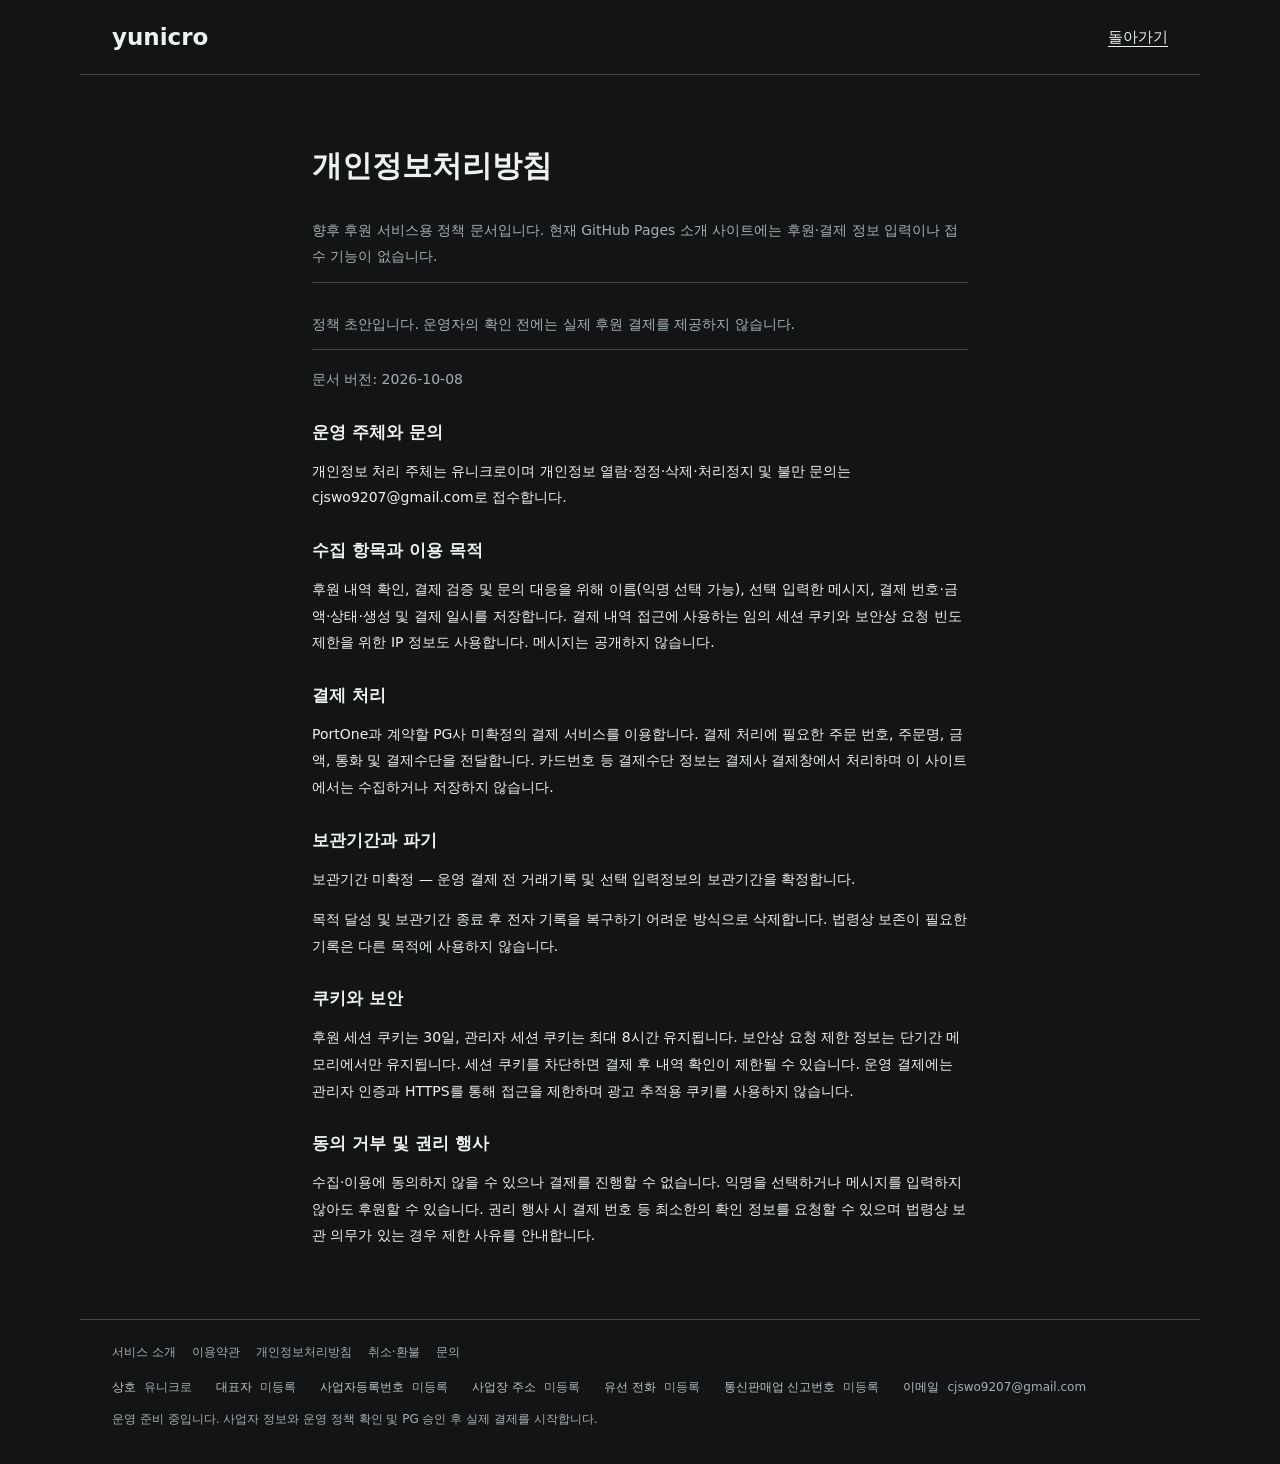
==== privacy/index.html @ 1f716d19 "Publish yunicro project introduction and policy drafts" ====
<!doctype html>
<html lang="ko"><head><meta charset="utf-8"><meta name="viewport" content="width=device-width,initial-scale=1"><title>개인정보처리방침</title><link rel="stylesheet" href="/style.css"></head><body>
<header><a class="brand" href="/">yunicro</a><a href="/">돌아가기</a></header><main class="simple-main privacy">
<h1>개인정보처리방침</h1><p class="notice">향후 후원 서비스용 정책 문서입니다. 현재 GitHub Pages 소개 사이트에는 후원·결제 정보 입력이나 접수 기능이 없습니다.</p><p class="notice" role="status">정책 초안입니다. 운영자의 확인 전에는 실제 후원 결제를 제공하지 않습니다.</p><p class="detail">문서 버전: 2026-10-08</p>
<h2>운영 주체와 문의</h2><p>개인정보 처리 주체는 유니크로이며 개인정보 열람·정정·삭제·처리정지 및 불만 문의는 cjswo9207@gmail.com로 접수합니다.</p>
<h2>수집 항목과 이용 목적</h2><p>후원 내역 확인, 결제 검증 및 문의 대응을 위해 이름(익명 선택 가능), 선택 입력한 메시지, 결제 번호·금액·상태·생성 및 결제 일시를 저장합니다. 결제 내역 접근에 사용하는 임의 세션 쿠키와 보안상 요청 빈도 제한을 위한 IP 정보도 사용합니다. 메시지는 공개하지 않습니다.</p>
<h2>결제 처리</h2><p>PortOne과 계약할 PG사 미확정의 결제 서비스를 이용합니다. 결제 처리에 필요한 주문 번호, 주문명, 금액, 통화 및 결제수단을 전달합니다. 카드번호 등 결제수단 정보는 결제사 결제창에서 처리하며 이 사이트에서는 수집하거나 저장하지 않습니다.</p>
<h2>보관기간과 파기</h2><p>보관기간 미확정 — 운영 결제 전 거래기록 및 선택 입력정보의 보관기간을 확정합니다.</p><p>목적 달성 및 보관기간 종료 후 전자 기록을 복구하기 어려운 방식으로 삭제합니다. 법령상 보존이 필요한 기록은 다른 목적에 사용하지 않습니다.</p>
<h2>쿠키와 보안</h2><p>후원 세션 쿠키는 30일, 관리자 세션 쿠키는 최대 8시간 유지됩니다. 보안상 요청 제한 정보는 단기간 메모리에서만 유지됩니다. 세션 쿠키를 차단하면 결제 후 내역 확인이 제한될 수 있습니다. 운영 결제에는 관리자 인증과 HTTPS를 통해 접근을 제한하며 광고 추적용 쿠키를 사용하지 않습니다.</p>
<h2>동의 거부 및 권리 행사</h2><p>수집·이용에 동의하지 않을 수 있으나 결제를 진행할 수 없습니다. 익명을 선택하거나 메시지를 입력하지 않아도 후원할 수 있습니다. 권리 행사 시 결제 번호 등 최소한의 확인 정보를 요청할 수 있으며 법령상 보관 의무가 있는 경우 제한 사유를 안내합니다.</p>
</main><footer class="business-footer"><nav aria-label="운영 정책"><a href="/service">서비스 소개</a><a href="/terms">이용약관</a><a href="/privacy">개인정보처리방침</a><a href="/refund">취소·환불</a><a href="mailto:cjswo9207@gmail.com">문의</a></nav><dl><div><dt>상호</dt><dd>유니크로</dd></div><div><dt>대표자</dt><dd>미등록</dd></div><div><dt>사업자등록번호</dt><dd>미등록</dd></div><div><dt>사업장 주소</dt><dd>미등록</dd></div><div><dt>유선 전화</dt><dd>미등록</dd></div><div><dt>통신판매업 신고번호</dt><dd>미등록</dd></div><div><dt>이메일</dt><dd>cjswo9207@gmail.com</dd></div></dl><p class="detail">운영 준비 중입니다. 사업자 정보와 운영 정책 확인 및 PG 승인 후 실제 결제를 시작합니다.</p></footer></body></html>
---- style.css ----
:root {
  color-scheme: dark;
  font-family: "Malgun Gothic", system-ui, sans-serif;
  font-size: 15px;
  letter-spacing: 0;
  --page: #121415;
  --surface: #1c1f20;
  --input: #151718;
  --disabled: #242829;
  --text: #eef1f2;
  --subtle: #bec6c9;
  --muted: #a5afb3;
  --border: #43494c;
  --green: #6ed7a5;
  --green-soft: #243c30;
  --action: #46cc91;
  --action-text: #10251b;
  --tag-bg: #362b40;
  --tag-text: #debfed;
  --danger: #ff9fae;
  --danger-bg: #432a31;
  color: var(--text);
  background: var(--page);
  scrollbar-color: #596266 var(--input);
}

* { box-sizing: border-box; }
body { margin: 0; }
a { color: inherit; text-underline-offset: 4px; }
button, input, textarea { font: inherit; letter-spacing: 0; }
button { color: var(--text); cursor: pointer; }
button, a, input, textarea { outline-offset: 4px; }
:focus-visible { outline: 2px solid var(--green); }
::selection { background: var(--green); color: var(--action-text); }
button:disabled { cursor: not-allowed; opacity: .65; }
button:hover:not(:disabled) { filter: brightness(1.12); }
svg { width: 19px; height: 19px; flex-shrink: 0; }

header, footer {
  max-width: 1120px;
  margin: auto;
  display: flex;
  align-items: center;
  gap: 24px;
  padding: 24px 32px;
}
header { border-bottom: 1px solid var(--border); justify-content: space-between; }
.brand { font-size: 23px; font-weight: 750; text-decoration: none; }
.channel { display: flex; align-items: center; gap: 8px; font-size: 14px; text-decoration: none; }
.support-layout {
  max-width: 1120px;
  margin: auto;
  padding: 60px 32px 48px;
  display: grid;
  grid-template-columns: minmax(0, 1.25fr) minmax(340px, 1fr);
  gap: 64px;
}
.eyebrow { font-size: 12px; color: var(--green); font-weight: 700; }
h1 { font-size: 40px; line-height: 1.25; margin: 16px 0 20px; overflow-wrap: anywhere; }
h2 { font-size: 21px; margin: 0; }
.intro { font-size: 16px; color: var(--subtle); line-height: 1.8; margin: 0 0 32px; }
.work { display: block; text-decoration: none; }
.work img { display: block; width: 100%; height: auto; aspect-ratio: 16/9; object-fit: contain; background: var(--input); border-radius: 6px; }
.work span { display: flex; align-items: center; justify-content: space-between; gap: 12px; padding: 14px 0; font-size: 14px; font-weight: 600; }
.creator-note { font-size: 13px; color: var(--muted); }
.donation-panel { background: var(--surface); padding: 28px; border: 1px solid var(--border); border-radius: 8px; }
.section-head, .field-head { display: flex; justify-content: space-between; align-items: center; gap: 12px; }
.tag { font-size: 11px; padding: 5px 8px; background: var(--tag-bg); color: var(--tag-text); border-radius: 4px; white-space: nowrap; }
.notice { font-size: 13px; line-height: 1.7; padding: 12px 0; color: var(--muted); margin: 12px 0 16px; border-bottom: 1px solid var(--border); }
fieldset { border: 0; padding: 0; margin: 0 0 20px; }
legend, label { font-size: 13px; font-weight: 600; }
legend { padding: 0; margin-bottom: 10px; }
.amounts { display: grid; grid-template-columns: repeat(4, minmax(0, 1fr)); gap: 6px; margin-bottom: 10px; }
.amounts button { border: 1px solid var(--border); background: var(--input); min-height: 40px; border-radius: 4px; font-size: 13px; padding: 8px 2px; }
.amounts .selected { background: var(--green-soft); border-color: var(--green); color: var(--green); font-weight: 700; }
input[type=number], input[type=text], input[type=password], textarea {
  width: 100%;
  border: 1px solid var(--border);
  border-radius: 4px;
  background: var(--input);
  min-height: 44px;
  padding: 11px 12px;
  color: var(--text);
  caret-color: var(--green);
}
input::placeholder, textarea::placeholder { color: var(--muted); opacity: 1; }
input:disabled { background: var(--disabled); color: var(--muted); }
input:-webkit-autofill { -webkit-text-fill-color: var(--text); box-shadow: 0 0 0 1000px var(--input) inset; }
textarea { resize: vertical; max-height: 220px; min-height: 94px; line-height: 1.7; }
.input-suffix { display: block; position: relative; }
.input-suffix input { padding-right: 42px; text-align: right; }
.input-suffix span { position: absolute; right: 13px; top: 13px; color: var(--muted); }
.field-head { margin: 20px 0 9px; }
.check { display: flex; align-items: center; gap: 8px; font-weight: 400; line-height: 1.5; }
.check input { accent-color: var(--action); width: 16px; height: 16px; flex-shrink: 0; margin: 0; }
.muted { font-size: 12px; color: var(--muted); font-weight: 400; }
.payment-method { display: flex; align-items: center; gap: 10px; padding: 16px 0; border-bottom: 1px solid var(--border); font-size: 13px; }
.payment-method svg:last-child { margin-left: auto; color: var(--green); }
.consent { margin: 20px 0; font-size: 12px; align-items: flex-start; }
.primary { display: flex; align-items: center; justify-content: center; gap: 8px; background: var(--action); color: var(--action-text); border: 0; border-radius: 4px; min-height: 48px; width: 100%; font-weight: 700; padding: 12px; }
.payment-note { display: flex; align-items: flex-start; justify-content: center; gap: 6px; font-size: 11px; color: var(--muted); line-height: 1.6; margin: 16px 0 0; }
.payment-note svg { width: 14px; height: 14px; }
.error { color: var(--danger); font-size: 13px; line-height: 1.7; }
.error:empty { display: none; }
footer { font-size: 12px; color: var(--muted); border-top: 1px solid var(--border); }
footer span { margin-right: auto; }
footer a { text-decoration: none; }

.simple-main { max-width: 720px; padding: 56px 32px; margin: auto; min-height: 65vh; }
.simple-main h1 { font-size: 30px; }
.simple-main p { line-height: 1.9; }
.result-symbol { color: var(--green); width: 44px; height: 44px; }
.result-amount { font-size: 28px; font-weight: 750; margin: 24px 0; }
.result-actions { display: flex; flex-wrap: wrap; gap: 12px; margin: 28px 0; }
.button { display: inline-flex; align-items: center; justify-content: center; gap: 8px; min-height: 42px; padding: 10px 16px; border: 1px solid var(--border); border-radius: 4px; background: var(--surface); text-decoration: none; }
.result-actions .primary { width: auto; }
.detail { font-size: 12px; color: var(--muted); overflow-wrap: anywhere; }
.privacy h2 { font-size: 17px; margin: 28px 0 8px; }
.privacy p, .privacy li { font-size: 14px; line-height: 1.9; }

.admin-main { max-width: 1120px; margin: auto; padding: 36px 32px; }
.login-form { max-width: 380px; margin: 50px auto; }
.login-form .primary { margin-top: 16px; }
.login-form label { display: block; margin: 16px 0 8px; }
.admin-head { display: flex; align-items: center; justify-content: space-between; gap: 20px; flex-wrap: wrap; }
.admin-head h1 { font-size: 27px; margin: 0; }
.tools { display: flex; gap: 8px; }
.icon-button { display: inline-flex; align-items: center; justify-content: center; min-width: 40px; height: 40px; background: var(--surface); border: 1px solid var(--border); border-radius: 4px; color: inherit; }
.stats { display: grid; grid-template-columns: repeat(3, minmax(0, 1fr)); gap: 24px; margin: 32px 0; border-block: 1px solid var(--border); padding: 24px 0; }
.stats span { color: var(--muted); font-size: 12px; display: block; }
.stats strong { font-size: 24px; display: block; margin-top: 8px; }
.config-info { background: var(--green-soft); border-left: 3px solid var(--green); padding: 12px 16px; line-height: 1.8; font-size: 13px; overflow-wrap: anywhere; }
.table-scroll { overflow: auto; max-height: 55vh; margin-top: 24px; }
table { border-collapse: collapse; width: 100%; min-width: 760px; font-size: 13px; }
th, td { text-align: left; padding: 14px 12px; border-bottom: 1px solid var(--border); vertical-align: top; }
th { position: sticky; top: 0; background: var(--surface); font-size: 12px; color: var(--subtle); z-index: 1; }
tbody tr:hover { background: var(--surface); }
td.message { max-width: 280px; overflow-wrap: anywhere; }
.status { font-size: 11px; display: inline-block; padding: 4px 6px; border-radius: 3px; background: var(--disabled); color: var(--subtle); white-space: nowrap; }
.status.paid { background: var(--green-soft); color: var(--green); }
.status.failed { background: var(--danger-bg); color: var(--danger); }
.pagination { display: flex; justify-content: flex-end; align-items: center; gap: 16px; margin-top: 20px; }
.empty { padding: 40px; text-align: center; color: var(--muted); }
[hidden] { display: none !important; }
.service-heading { font-size: 18px; margin-top: 24px; }
.service-summary { font-size: 14px; color: var(--subtle); line-height: 1.8; }
.business-footer { display: block; }
.business-footer nav { display: flex; flex-wrap: wrap; gap: 16px; margin-bottom: 16px; }
.business-footer dl { display: flex; flex-wrap: wrap; gap: 8px 24px; line-height: 1.8; }
.business-footer dl div { display: flex; flex-wrap: wrap; gap: 8px; min-width: 0; }
.business-footer dt { color: var(--subtle); }
.business-footer dd { margin: 0; overflow-wrap: anywhere; }
.review-checklist { list-style: none; margin: 24px 0; padding: 0; }
.review-checklist li { padding: 8px 0; border-bottom: 1px solid var(--border); font-size: 13px; line-height: 1.7; }
.review-checklist .complete { color: var(--green); }
.amounts { grid-template-columns: repeat(2, minmax(0, 1fr)); }

@media (max-width: 800px) {
  .support-layout { gap: 28px; grid-template-columns: 1fr; padding-top: 32px; }
  .creator { max-width: 600px; }
  h1 { font-size: 32px; }
  .intro br { display: none; }
  .work { max-width: 500px; }
  .donation-panel { max-width: 600px; width: 100%; }
  header, footer { padding: 20px 24px; }
  .support-layout, .simple-main, .admin-main { padding-inline: 24px; }
  footer { flex-wrap: wrap; gap: 16px; }
  .stats { gap: 12px; }
  .stats strong { font-size: 20px; }
}
@media (max-width: 380px) {
  header, footer, .support-layout, .simple-main, .admin-main { padding-inline: 16px; }
  .donation-panel { padding: 20px; }
  .amounts button { font-size: 12px; }
  .stats { grid-template-columns: 1fr; gap: 16px; }
  .channel { font-size: 12px; }
  .brand { font-size: 20px; }
}
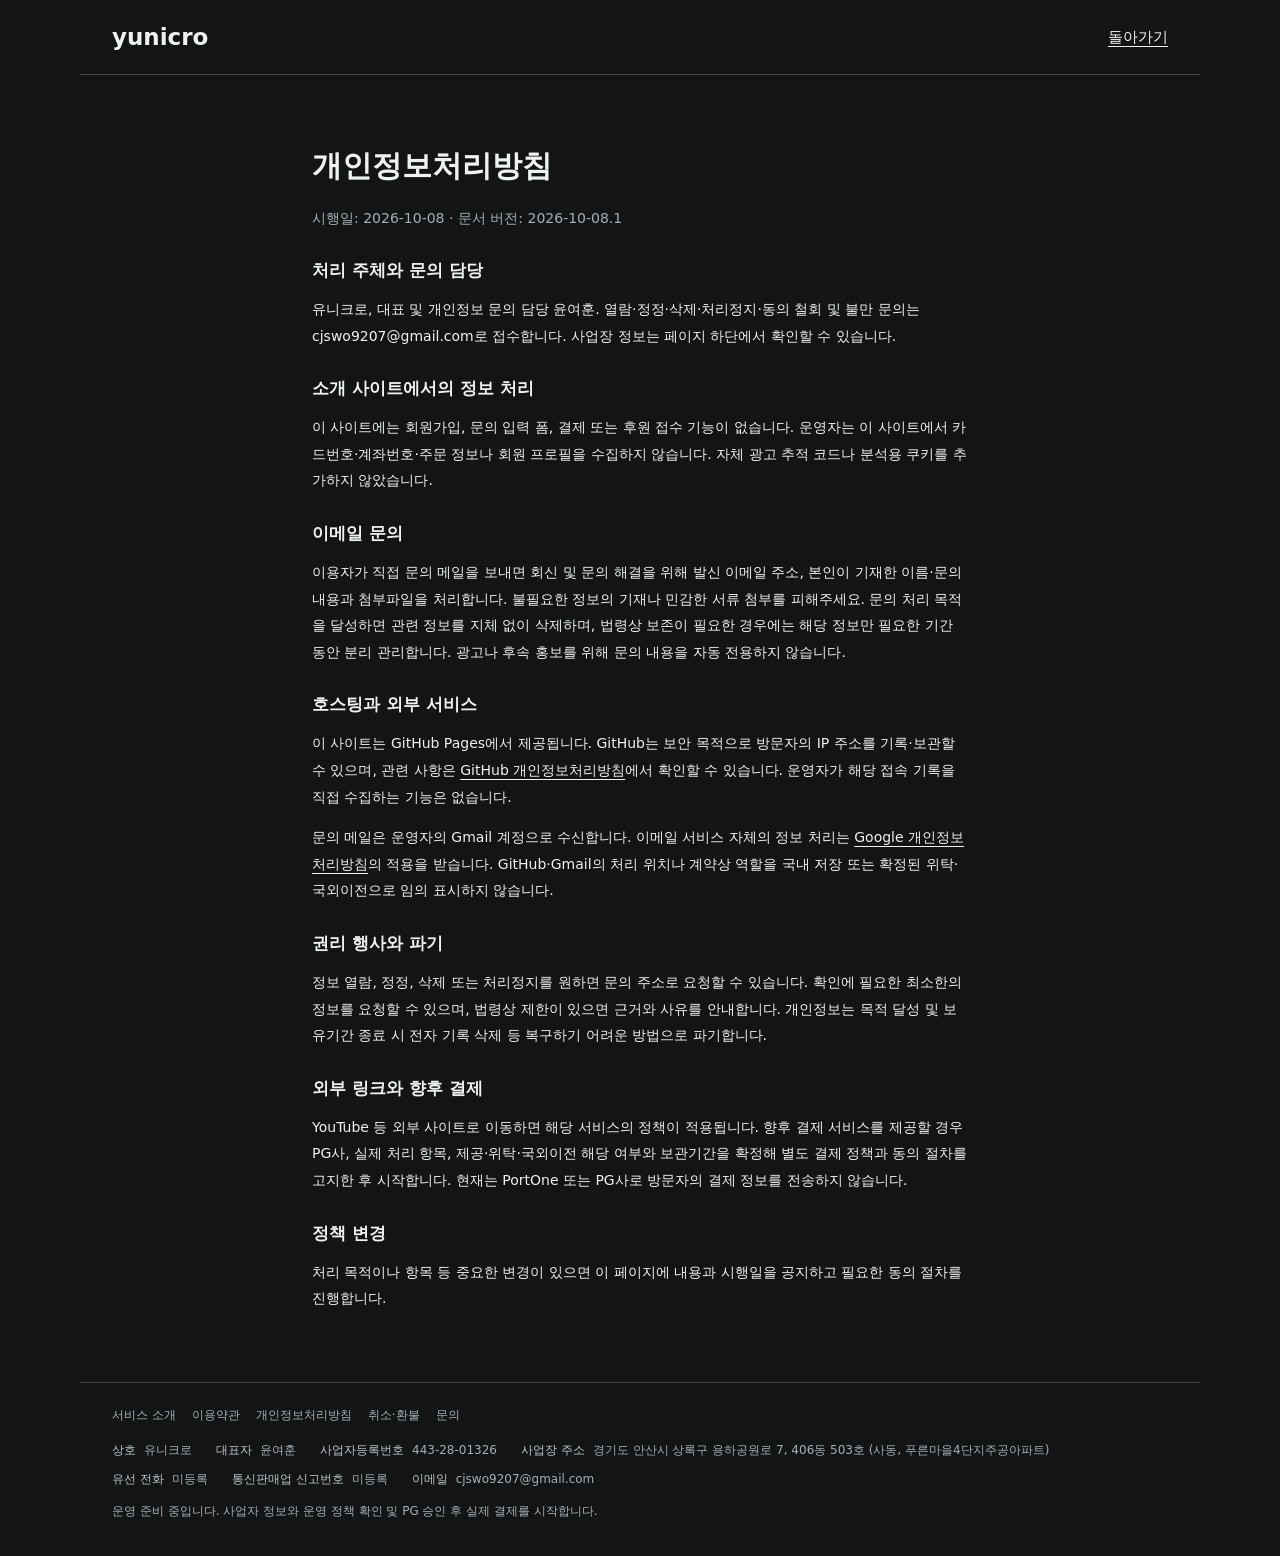
==== commit c01d6dda: "Add verified merchant fields and separate current site policies" ====
--- a/privacy/index.html
+++ b/privacy/index.html
@@ -1,11 +1,12 @@
 <!doctype html>
-<html lang="ko"><head><meta charset="utf-8"><meta name="viewport" content="width=device-width,initial-scale=1"><title>개인정보처리방침</title><link rel="stylesheet" href="/style.css"></head><body>
+<html lang="ko"><head><meta charset="utf-8"><meta name="viewport" content="width=device-width,initial-scale=1"><title>개인정보처리방침 | 유니크로</title><link rel="stylesheet" href="/style.css"></head><body>
 <header><a class="brand" href="/">yunicro</a><a href="/">돌아가기</a></header><main class="simple-main privacy">
-<h1>개인정보처리방침</h1><p class="notice">향후 후원 서비스용 정책 문서입니다. 현재 GitHub Pages 소개 사이트에는 후원·결제 정보 입력이나 접수 기능이 없습니다.</p><p class="notice" role="status">정책 초안입니다. 운영자의 확인 전에는 실제 후원 결제를 제공하지 않습니다.</p><p class="detail">문서 버전: 2026-10-08</p>
-<h2>운영 주체와 문의</h2><p>개인정보 처리 주체는 유니크로이며 개인정보 열람·정정·삭제·처리정지 및 불만 문의는 cjswo9207@gmail.com로 접수합니다.</p>
-<h2>수집 항목과 이용 목적</h2><p>후원 내역 확인, 결제 검증 및 문의 대응을 위해 이름(익명 선택 가능), 선택 입력한 메시지, 결제 번호·금액·상태·생성 및 결제 일시를 저장합니다. 결제 내역 접근에 사용하는 임의 세션 쿠키와 보안상 요청 빈도 제한을 위한 IP 정보도 사용합니다. 메시지는 공개하지 않습니다.</p>
-<h2>결제 처리</h2><p>PortOne과 계약할 PG사 미확정의 결제 서비스를 이용합니다. 결제 처리에 필요한 주문 번호, 주문명, 금액, 통화 및 결제수단을 전달합니다. 카드번호 등 결제수단 정보는 결제사 결제창에서 처리하며 이 사이트에서는 수집하거나 저장하지 않습니다.</p>
-<h2>보관기간과 파기</h2><p>보관기간 미확정 — 운영 결제 전 거래기록 및 선택 입력정보의 보관기간을 확정합니다.</p><p>목적 달성 및 보관기간 종료 후 전자 기록을 복구하기 어려운 방식으로 삭제합니다. 법령상 보존이 필요한 기록은 다른 목적에 사용하지 않습니다.</p>
-<h2>쿠키와 보안</h2><p>후원 세션 쿠키는 30일, 관리자 세션 쿠키는 최대 8시간 유지됩니다. 보안상 요청 제한 정보는 단기간 메모리에서만 유지됩니다. 세션 쿠키를 차단하면 결제 후 내역 확인이 제한될 수 있습니다. 운영 결제에는 관리자 인증과 HTTPS를 통해 접근을 제한하며 광고 추적용 쿠키를 사용하지 않습니다.</p>
-<h2>동의 거부 및 권리 행사</h2><p>수집·이용에 동의하지 않을 수 있으나 결제를 진행할 수 없습니다. 익명을 선택하거나 메시지를 입력하지 않아도 후원할 수 있습니다. 권리 행사 시 결제 번호 등 최소한의 확인 정보를 요청할 수 있으며 법령상 보관 의무가 있는 경우 제한 사유를 안내합니다.</p>
-</main><footer class="business-footer"><nav aria-label="운영 정책"><a href="/service">서비스 소개</a><a href="/terms">이용약관</a><a href="/privacy">개인정보처리방침</a><a href="/refund">취소·환불</a><a href="mailto:cjswo9207@gmail.com">문의</a></nav><dl><div><dt>상호</dt><dd>유니크로</dd></div><div><dt>대표자</dt><dd>미등록</dd></div><div><dt>사업자등록번호</dt><dd>미등록</dd></div><div><dt>사업장 주소</dt><dd>미등록</dd></div><div><dt>유선 전화</dt><dd>미등록</dd></div><div><dt>통신판매업 신고번호</dt><dd>미등록</dd></div><div><dt>이메일</dt><dd>cjswo9207@gmail.com</dd></div></dl><p class="detail">운영 준비 중입니다. 사업자 정보와 운영 정책 확인 및 PG 승인 후 실제 결제를 시작합니다.</p></footer></body></html>
+<h1>개인정보처리방침</h1><p class="detail">시행일: 2026-10-08 · 문서 버전: 2026-10-08.1</p>
+<h2>처리 주체와 문의 담당</h2><p>유니크로, 대표 및 개인정보 문의 담당 윤여훈. 열람·정정·삭제·처리정지·동의 철회 및 불만 문의는 cjswo9207@gmail.com로 접수합니다. 사업장 정보는 페이지 하단에서 확인할 수 있습니다.</p>
+<h2>소개 사이트에서의 정보 처리</h2><p>이 사이트에는 회원가입, 문의 입력 폼, 결제 또는 후원 접수 기능이 없습니다. 운영자는 이 사이트에서 카드번호·계좌번호·주문 정보나 회원 프로필을 수집하지 않습니다. 자체 광고 추적 코드나 분석용 쿠키를 추가하지 않았습니다.</p>
+<h2>이메일 문의</h2><p>이용자가 직접 문의 메일을 보내면 회신 및 문의 해결을 위해 발신 이메일 주소, 본인이 기재한 이름·문의 내용과 첨부파일을 처리합니다. 불필요한 정보의 기재나 민감한 서류 첨부를 피해주세요. 문의 처리 목적을 달성하면 관련 정보를 지체 없이 삭제하며, 법령상 보존이 필요한 경우에는 해당 정보만 필요한 기간 동안 분리 관리합니다. 광고나 후속 홍보를 위해 문의 내용을 자동 전용하지 않습니다.</p>
+<h2>호스팅과 외부 서비스</h2><p>이 사이트는 GitHub Pages에서 제공됩니다. GitHub는 보안 목적으로 방문자의 IP 주소를 기록·보관할 수 있으며, 관련 사항은 <a href="https://docs.github.com/en/site-policy/privacy-policies/github-general-privacy-statement" target="_blank" rel="noopener">GitHub 개인정보처리방침</a>에서 확인할 수 있습니다. 운영자가 해당 접속 기록을 직접 수집하는 기능은 없습니다.</p><p>문의 메일은 운영자의 Gmail 계정으로 수신합니다. 이메일 서비스 자체의 정보 처리는 <a href="https://policies.google.com/privacy?hl=ko" target="_blank" rel="noopener">Google 개인정보처리방침</a>의 적용을 받습니다. GitHub·Gmail의 처리 위치나 계약상 역할을 국내 저장 또는 확정된 위탁·국외이전으로 임의 표시하지 않습니다.</p>
+<h2>권리 행사와 파기</h2><p>정보 열람, 정정, 삭제 또는 처리정지를 원하면 문의 주소로 요청할 수 있습니다. 확인에 필요한 최소한의 정보를 요청할 수 있으며, 법령상 제한이 있으면 근거와 사유를 안내합니다. 개인정보는 목적 달성 및 보유기간 종료 시 전자 기록 삭제 등 복구하기 어려운 방법으로 파기합니다.</p>
+<h2>외부 링크와 향후 결제</h2><p>YouTube 등 외부 사이트로 이동하면 해당 서비스의 정책이 적용됩니다. 향후 결제 서비스를 제공할 경우 PG사, 실제 처리 항목, 제공·위탁·국외이전 해당 여부와 보관기간을 확정해 별도 결제 정책과 동의 절차를 고지한 후 시작합니다. 현재는 PortOne 또는 PG사로 방문자의 결제 정보를 전송하지 않습니다.</p>
+<h2>정책 변경</h2><p>처리 목적이나 항목 등 중요한 변경이 있으면 이 페이지에 내용과 시행일을 공지하고 필요한 동의 절차를 진행합니다.</p>
+</main><footer class="business-footer"><nav aria-label="운영 정책"><a href="/service">서비스 소개</a><a href="/terms">이용약관</a><a href="/privacy">개인정보처리방침</a><a href="/refund">취소·환불</a><a href="mailto:cjswo9207@gmail.com">문의</a></nav><dl><div><dt>상호</dt><dd>유니크로</dd></div><div><dt>대표자</dt><dd>윤여훈</dd></div><div><dt>사업자등록번호</dt><dd>443-28-01326</dd></div><div><dt>사업장 주소</dt><dd>경기도 안산시 상록구 용하공원로 7, 406동 503호 (사동, 푸른마을4단지주공아파트)</dd></div><div><dt>유선 전화</dt><dd>미등록</dd></div><div><dt>통신판매업 신고번호</dt><dd>미등록</dd></div><div><dt>이메일</dt><dd>cjswo9207@gmail.com</dd></div></dl><p class="detail">운영 준비 중입니다. 사업자 정보와 운영 정책 확인 및 PG 승인 후 실제 결제를 시작합니다.</p></footer></body></html>
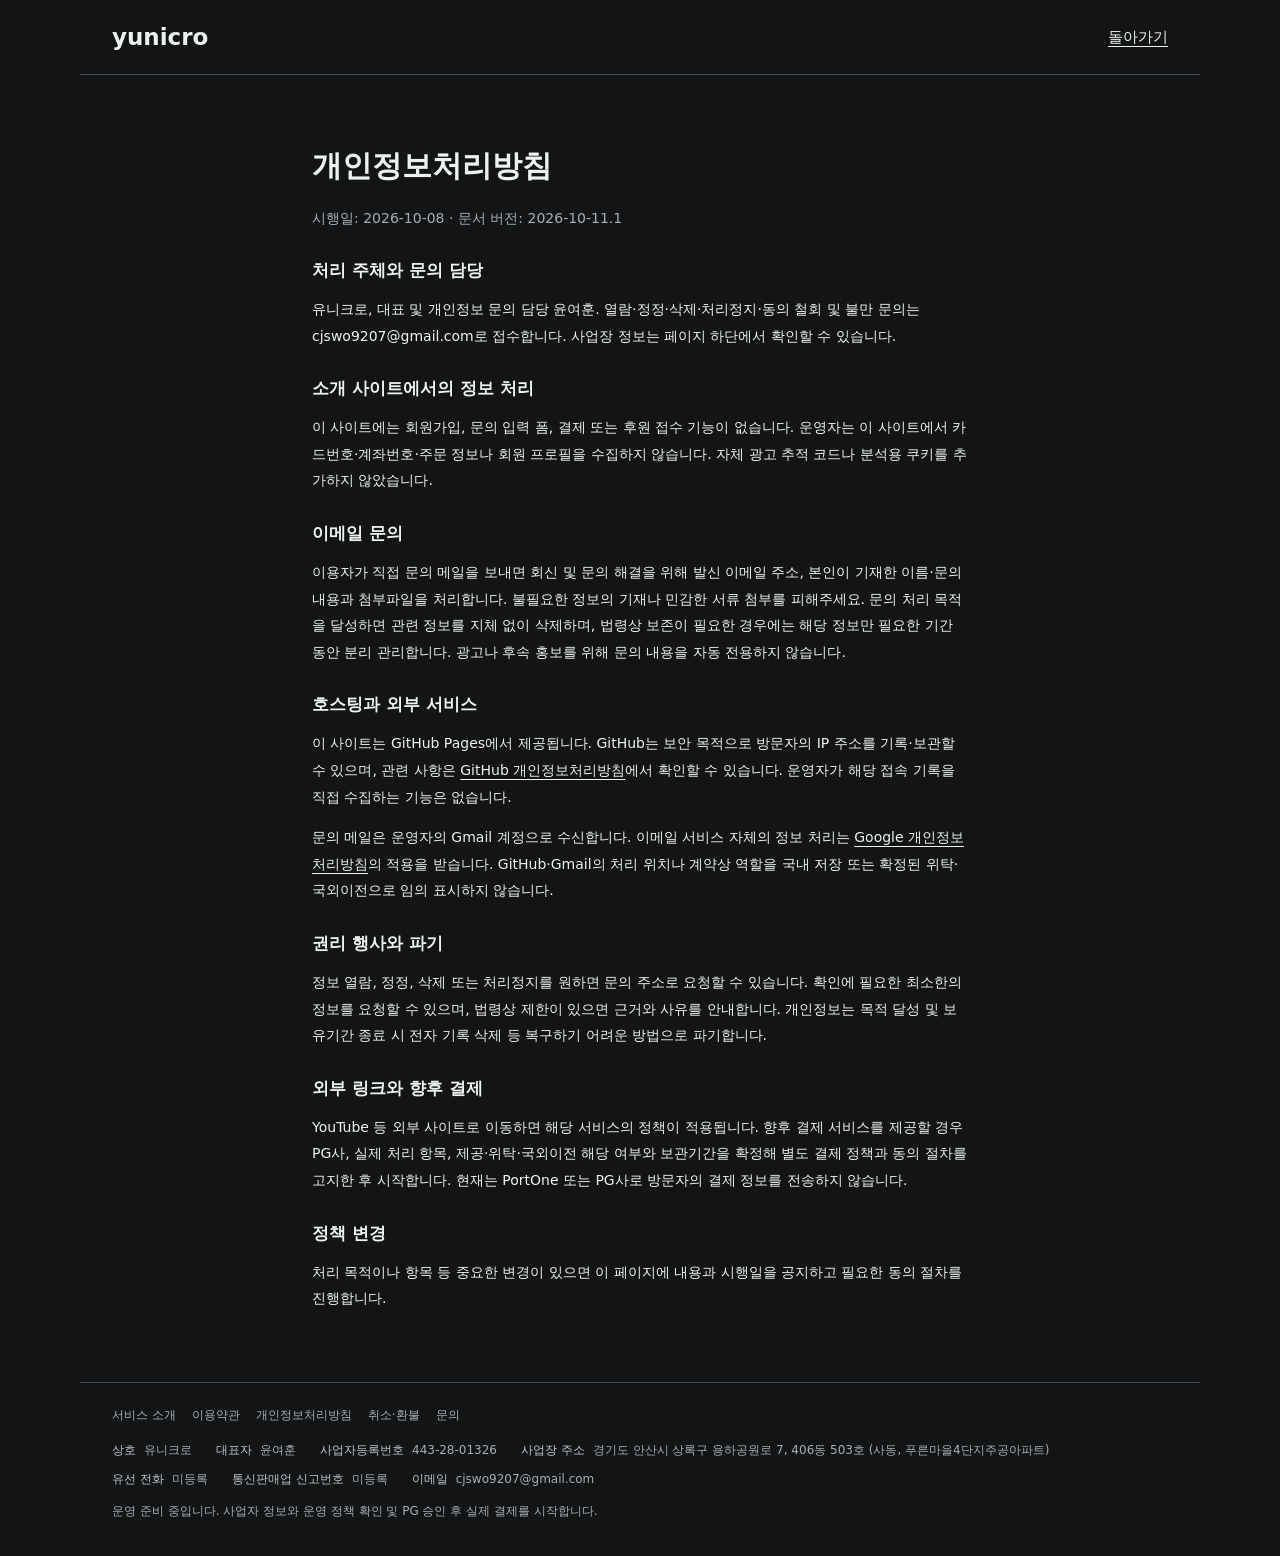
==== commit 383d89fc: "Keep public merchant phone limited to valid landline details" ====
--- a/privacy/index.html
+++ b/privacy/index.html
@@ -1,7 +1,7 @@
 <!doctype html>
 <html lang="ko"><head><meta charset="utf-8"><meta name="viewport" content="width=device-width,initial-scale=1"><title>개인정보처리방침 | 유니크로</title><link rel="stylesheet" href="/style.css"></head><body>
 <header><a class="brand" href="/">yunicro</a><a href="/">돌아가기</a></header><main class="simple-main privacy">
-<h1>개인정보처리방침</h1><p class="detail">시행일: 2026-10-08 · 문서 버전: 2026-10-08.1</p>
+<h1>개인정보처리방침</h1><p class="detail">시행일: 2026-10-08 · 문서 버전: 2026-10-11.1</p>
 <h2>처리 주체와 문의 담당</h2><p>유니크로, 대표 및 개인정보 문의 담당 윤여훈. 열람·정정·삭제·처리정지·동의 철회 및 불만 문의는 cjswo9207@gmail.com로 접수합니다. 사업장 정보는 페이지 하단에서 확인할 수 있습니다.</p>
 <h2>소개 사이트에서의 정보 처리</h2><p>이 사이트에는 회원가입, 문의 입력 폼, 결제 또는 후원 접수 기능이 없습니다. 운영자는 이 사이트에서 카드번호·계좌번호·주문 정보나 회원 프로필을 수집하지 않습니다. 자체 광고 추적 코드나 분석용 쿠키를 추가하지 않았습니다.</p>
 <h2>이메일 문의</h2><p>이용자가 직접 문의 메일을 보내면 회신 및 문의 해결을 위해 발신 이메일 주소, 본인이 기재한 이름·문의 내용과 첨부파일을 처리합니다. 불필요한 정보의 기재나 민감한 서류 첨부를 피해주세요. 문의 처리 목적을 달성하면 관련 정보를 지체 없이 삭제하며, 법령상 보존이 필요한 경우에는 해당 정보만 필요한 기간 동안 분리 관리합니다. 광고나 후속 홍보를 위해 문의 내용을 자동 전용하지 않습니다.</p>
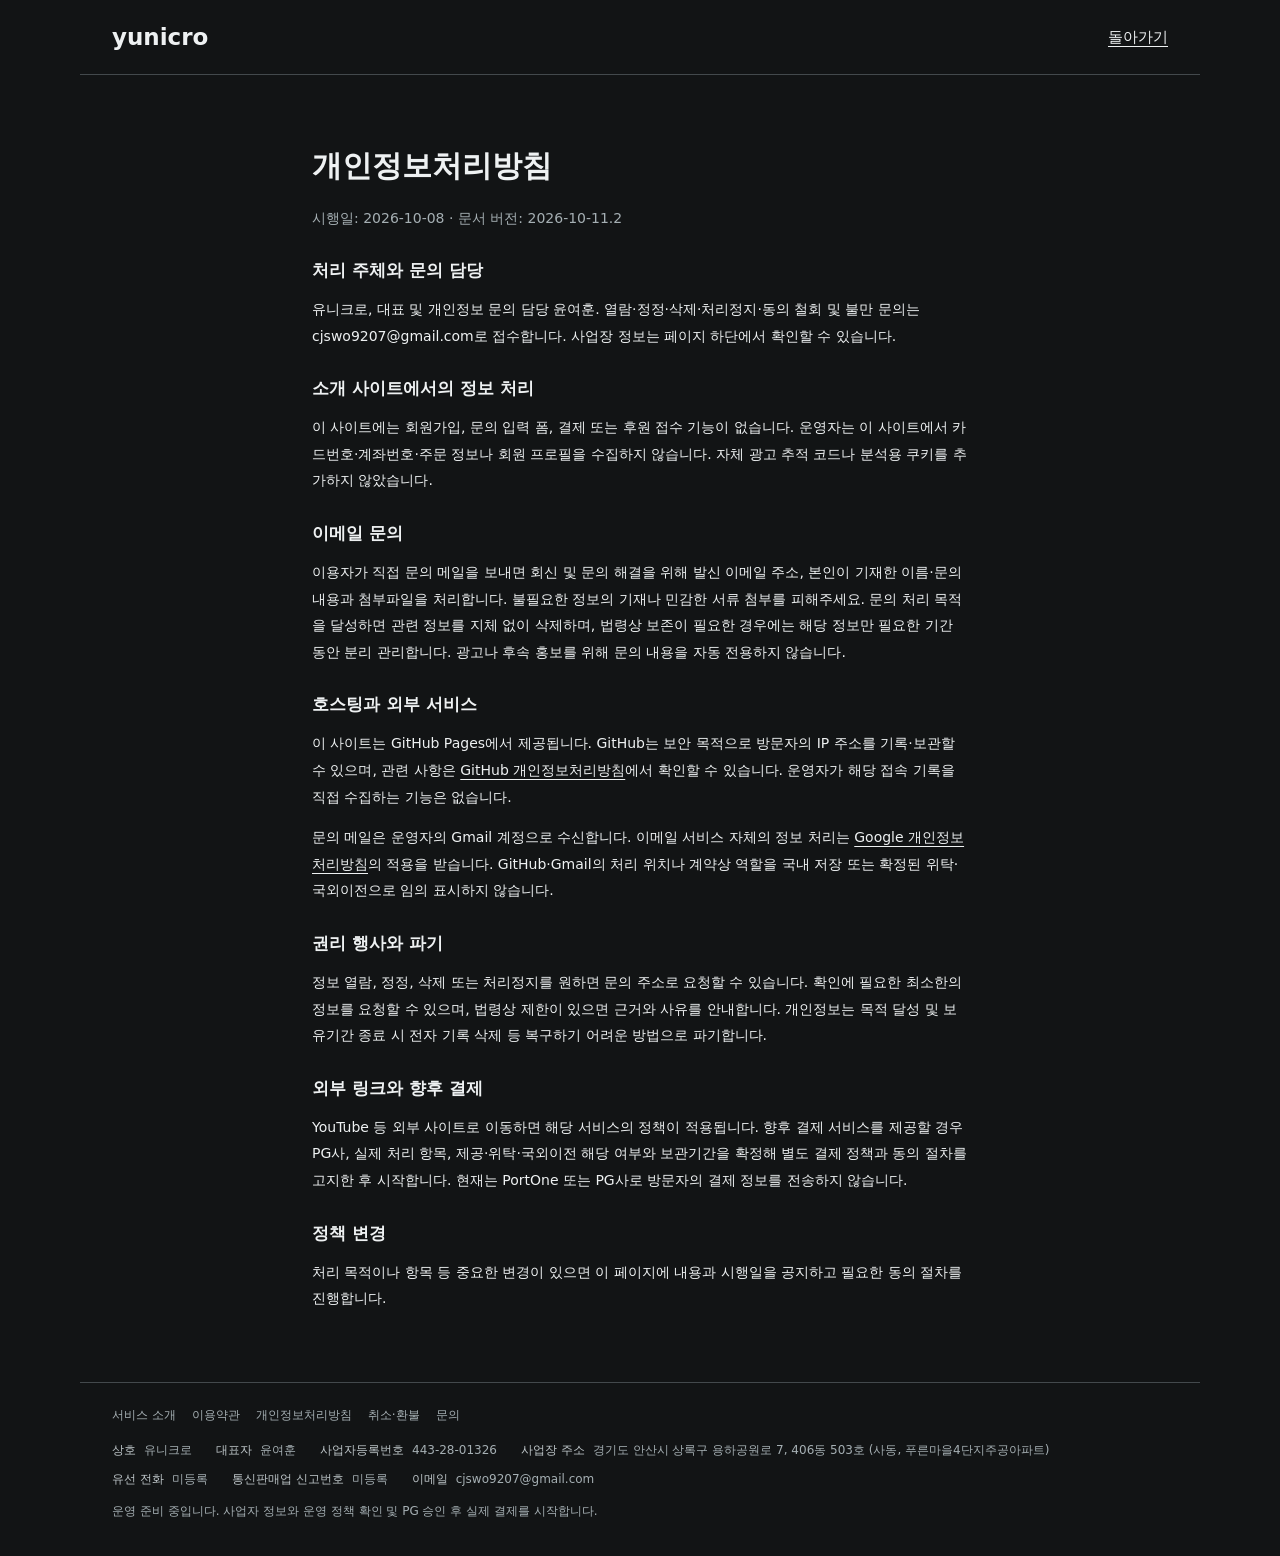
==== commit 4857bc60: "Publish additional yunicro production references" ====
--- a/privacy/index.html
+++ b/privacy/index.html
@@ -1,7 +1,7 @@
 <!doctype html>
 <html lang="ko"><head><meta charset="utf-8"><meta name="viewport" content="width=device-width,initial-scale=1"><title>개인정보처리방침 | 유니크로</title><link rel="stylesheet" href="/style.css"></head><body>
 <header><a class="brand" href="/">yunicro</a><a href="/">돌아가기</a></header><main class="simple-main privacy">
-<h1>개인정보처리방침</h1><p class="detail">시행일: 2026-10-08 · 문서 버전: 2026-10-11.1</p>
+<h1>개인정보처리방침</h1><p class="detail">시행일: 2026-10-08 · 문서 버전: 2026-10-11.2</p>
 <h2>처리 주체와 문의 담당</h2><p>유니크로, 대표 및 개인정보 문의 담당 윤여훈. 열람·정정·삭제·처리정지·동의 철회 및 불만 문의는 cjswo9207@gmail.com로 접수합니다. 사업장 정보는 페이지 하단에서 확인할 수 있습니다.</p>
 <h2>소개 사이트에서의 정보 처리</h2><p>이 사이트에는 회원가입, 문의 입력 폼, 결제 또는 후원 접수 기능이 없습니다. 운영자는 이 사이트에서 카드번호·계좌번호·주문 정보나 회원 프로필을 수집하지 않습니다. 자체 광고 추적 코드나 분석용 쿠키를 추가하지 않았습니다.</p>
 <h2>이메일 문의</h2><p>이용자가 직접 문의 메일을 보내면 회신 및 문의 해결을 위해 발신 이메일 주소, 본인이 기재한 이름·문의 내용과 첨부파일을 처리합니다. 불필요한 정보의 기재나 민감한 서류 첨부를 피해주세요. 문의 처리 목적을 달성하면 관련 정보를 지체 없이 삭제하며, 법령상 보존이 필요한 경우에는 해당 정보만 필요한 기간 동안 분리 관리합니다. 광고나 후속 홍보를 위해 문의 내용을 자동 전용하지 않습니다.</p>
--- a/style.css
+++ b/style.css
@@ -73,7 +73,7 @@
 .amounts { display: grid; grid-template-columns: repeat(4, minmax(0, 1fr)); gap: 6px; margin-bottom: 10px; }
 .amounts button { border: 1px solid var(--border); background: var(--input); min-height: 40px; border-radius: 4px; font-size: 13px; padding: 8px 2px; }
 .amounts .selected { background: var(--green-soft); border-color: var(--green); color: var(--green); font-weight: 700; }
-input[type=number], input[type=text], input[type=password], textarea {
+input[type=number], input[type=text], input[type=email], input[type=tel], input[type=password], textarea {
   width: 100%;
   border: 1px solid var(--border);
   border-radius: 4px;
@@ -144,6 +144,11 @@
 [hidden] { display: none !important; }
 .service-heading { font-size: 18px; margin-top: 24px; }
 .service-summary { font-size: 14px; color: var(--subtle); line-height: 1.8; }
+.reference-list { margin-top: 12px; }
+.reference-link { display: grid; grid-template-columns: 19px minmax(0, 1fr) 19px; align-items: center; gap: 12px; padding: 14px 0; border-bottom: 1px solid var(--border); text-decoration: none; }
+.reference-link strong { display: block; font-size: 14px; line-height: 1.7; overflow-wrap: anywhere; }
+.reference-link span span { display: block; font-size: 12px; color: var(--muted); line-height: 1.7; overflow-wrap: anywhere; }
+.reference-link:hover strong { color: var(--green); }
 .business-footer { display: block; }
 .business-footer nav { display: flex; flex-wrap: wrap; gap: 16px; margin-bottom: 16px; }
 .business-footer dl { display: flex; flex-wrap: wrap; gap: 8px 24px; line-height: 1.8; }
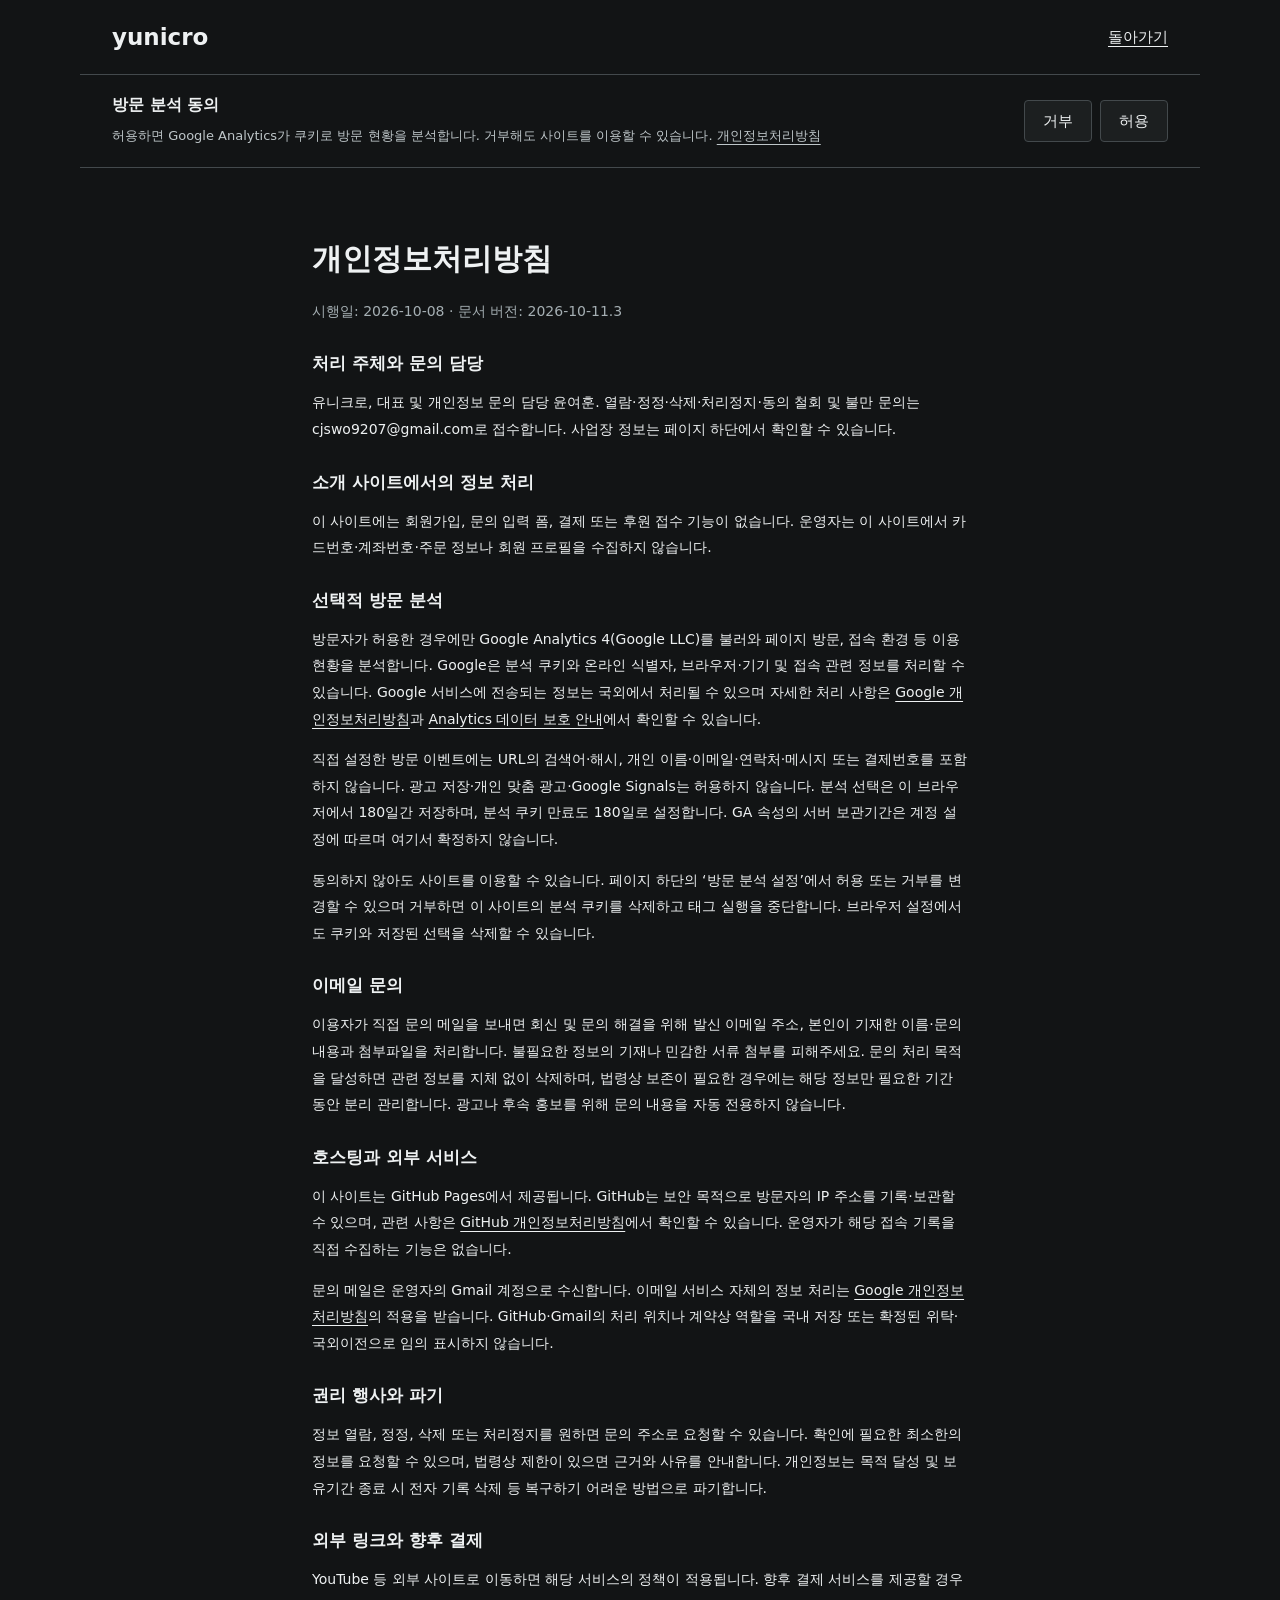
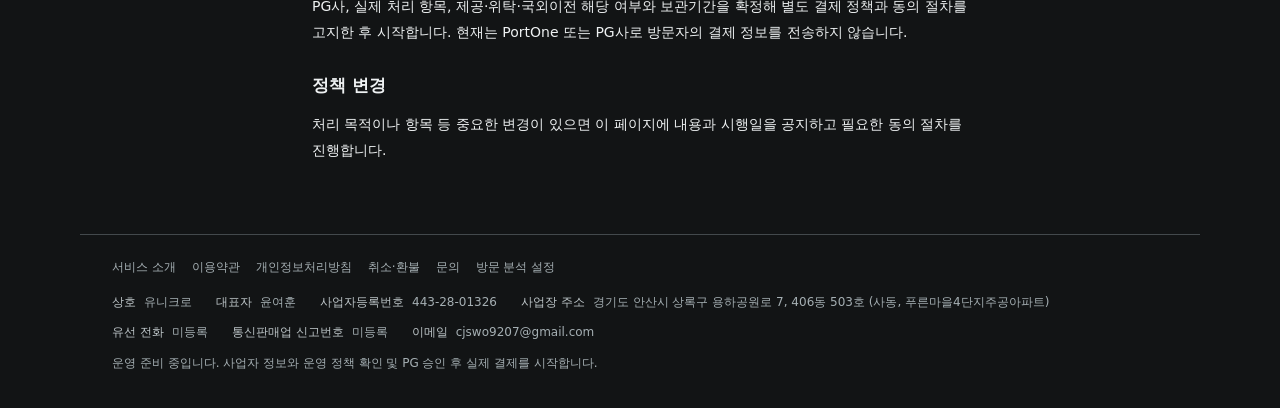
==== commit 08df3b37: "Publish consent-controlled GA4 and updated privacy policy" ====
--- a/privacy/index.html
+++ b/privacy/index.html
@@ -1,9 +1,10 @@
 <!doctype html>
-<html lang="ko"><head><meta charset="utf-8"><meta name="viewport" content="width=device-width,initial-scale=1"><title>개인정보처리방침 | 유니크로</title><link rel="stylesheet" href="/style.css"></head><body>
+<html lang="ko"><head><meta charset="utf-8"><meta name="viewport" content="width=device-width,initial-scale=1"><title>개인정보처리방침 | 유니크로</title><link rel="stylesheet" href="/style.css"><script src="/analytics.js" defer></script></head><body>
 <header><a class="brand" href="/">yunicro</a><a href="/">돌아가기</a></header><main class="simple-main privacy">
-<h1>개인정보처리방침</h1><p class="detail">시행일: 2026-10-08 · 문서 버전: 2026-10-11.2</p>
+<h1>개인정보처리방침</h1><p class="detail">시행일: 2026-10-08 · 문서 버전: 2026-10-11.3</p>
 <h2>처리 주체와 문의 담당</h2><p>유니크로, 대표 및 개인정보 문의 담당 윤여훈. 열람·정정·삭제·처리정지·동의 철회 및 불만 문의는 cjswo9207@gmail.com로 접수합니다. 사업장 정보는 페이지 하단에서 확인할 수 있습니다.</p>
-<h2>소개 사이트에서의 정보 처리</h2><p>이 사이트에는 회원가입, 문의 입력 폼, 결제 또는 후원 접수 기능이 없습니다. 운영자는 이 사이트에서 카드번호·계좌번호·주문 정보나 회원 프로필을 수집하지 않습니다. 자체 광고 추적 코드나 분석용 쿠키를 추가하지 않았습니다.</p>
+<h2>소개 사이트에서의 정보 처리</h2><p>이 사이트에는 회원가입, 문의 입력 폼, 결제 또는 후원 접수 기능이 없습니다. 운영자는 이 사이트에서 카드번호·계좌번호·주문 정보나 회원 프로필을 수집하지 않습니다.</p>
+<h2>선택적 방문 분석</h2><p>방문자가 허용한 경우에만 Google Analytics 4(Google LLC)를 불러와 페이지 방문, 접속 환경 등 이용 현황을 분석합니다. Google은 분석 쿠키와 온라인 식별자, 브라우저·기기 및 접속 관련 정보를 처리할 수 있습니다. Google 서비스에 전송되는 정보는 국외에서 처리될 수 있으며 자세한 처리 사항은 <a href="https://policies.google.com/privacy?hl=ko" target="_blank" rel="noopener">Google 개인정보처리방침</a>과 <a href="https://support.google.com/analytics/answer/6004245?hl=ko" target="_blank" rel="noopener">Analytics 데이터 보호 안내</a>에서 확인할 수 있습니다.</p><p>직접 설정한 방문 이벤트에는 URL의 검색어·해시, 개인 이름·이메일·연락처·메시지 또는 결제번호를 포함하지 않습니다. 광고 저장·개인 맞춤 광고·Google Signals는 허용하지 않습니다. 분석 선택은 이 브라우저에서 180일간 저장하며, 분석 쿠키 만료도 180일로 설정합니다. GA 속성의 서버 보관기간은 계정 설정에 따르며 여기서 확정하지 않습니다.</p><p>동의하지 않아도 사이트를 이용할 수 있습니다. 페이지 하단의 ‘방문 분석 설정’에서 허용 또는 거부를 변경할 수 있으며 거부하면 이 사이트의 분석 쿠키를 삭제하고 태그 실행을 중단합니다. 브라우저 설정에서도 쿠키와 저장된 선택을 삭제할 수 있습니다.</p>
 <h2>이메일 문의</h2><p>이용자가 직접 문의 메일을 보내면 회신 및 문의 해결을 위해 발신 이메일 주소, 본인이 기재한 이름·문의 내용과 첨부파일을 처리합니다. 불필요한 정보의 기재나 민감한 서류 첨부를 피해주세요. 문의 처리 목적을 달성하면 관련 정보를 지체 없이 삭제하며, 법령상 보존이 필요한 경우에는 해당 정보만 필요한 기간 동안 분리 관리합니다. 광고나 후속 홍보를 위해 문의 내용을 자동 전용하지 않습니다.</p>
 <h2>호스팅과 외부 서비스</h2><p>이 사이트는 GitHub Pages에서 제공됩니다. GitHub는 보안 목적으로 방문자의 IP 주소를 기록·보관할 수 있으며, 관련 사항은 <a href="https://docs.github.com/en/site-policy/privacy-policies/github-general-privacy-statement" target="_blank" rel="noopener">GitHub 개인정보처리방침</a>에서 확인할 수 있습니다. 운영자가 해당 접속 기록을 직접 수집하는 기능은 없습니다.</p><p>문의 메일은 운영자의 Gmail 계정으로 수신합니다. 이메일 서비스 자체의 정보 처리는 <a href="https://policies.google.com/privacy?hl=ko" target="_blank" rel="noopener">Google 개인정보처리방침</a>의 적용을 받습니다. GitHub·Gmail의 처리 위치나 계약상 역할을 국내 저장 또는 확정된 위탁·국외이전으로 임의 표시하지 않습니다.</p>
 <h2>권리 행사와 파기</h2><p>정보 열람, 정정, 삭제 또는 처리정지를 원하면 문의 주소로 요청할 수 있습니다. 확인에 필요한 최소한의 정보를 요청할 수 있으며, 법령상 제한이 있으면 근거와 사유를 안내합니다. 개인정보는 목적 달성 및 보유기간 종료 시 전자 기록 삭제 등 복구하기 어려운 방법으로 파기합니다.</p>
--- a/style.css
+++ b/style.css
@@ -158,6 +158,12 @@
 .review-checklist { list-style: none; margin: 24px 0; padding: 0; }
 .review-checklist li { padding: 8px 0; border-bottom: 1px solid var(--border); font-size: 13px; line-height: 1.7; }
 .review-checklist .complete { color: var(--green); }
+.analytics-consent { max-width: 1120px; margin: auto; padding: 20px 32px; border-bottom: 1px solid var(--border); display: flex; align-items: center; justify-content: space-between; gap: 24px; }
+.analytics-consent h2 { font-size: 16px; }
+.analytics-consent p { font-size: 13px; line-height: 1.8; color: var(--subtle); margin: 8px 0 0; }
+.analytics-actions { display: flex; flex-shrink: 0; gap: 8px; }
+.analytics-actions button { min-height: 42px; min-width: 68px; padding: 8px 16px; border: 1px solid var(--border); border-radius: 4px; background: var(--surface); }
+.analytics-settings { padding: 0; border: 0; background: transparent; font-size: inherit; color: inherit; text-align: left; }
 .amounts { grid-template-columns: repeat(2, minmax(0, 1fr)); }
 
 @media (max-width: 800px) {
@@ -172,6 +178,7 @@
   footer { flex-wrap: wrap; gap: 16px; }
   .stats { gap: 12px; }
   .stats strong { font-size: 20px; }
+  .analytics-consent { padding: 20px 24px; flex-wrap: wrap; gap: 16px; }
 }
 @media (max-width: 380px) {
   header, footer, .support-layout, .simple-main, .admin-main { padding-inline: 16px; }
@@ -180,4 +187,5 @@
   .stats { grid-template-columns: 1fr; gap: 16px; }
   .channel { font-size: 12px; }
   .brand { font-size: 20px; }
+  .analytics-consent { padding-inline: 16px; }
 }
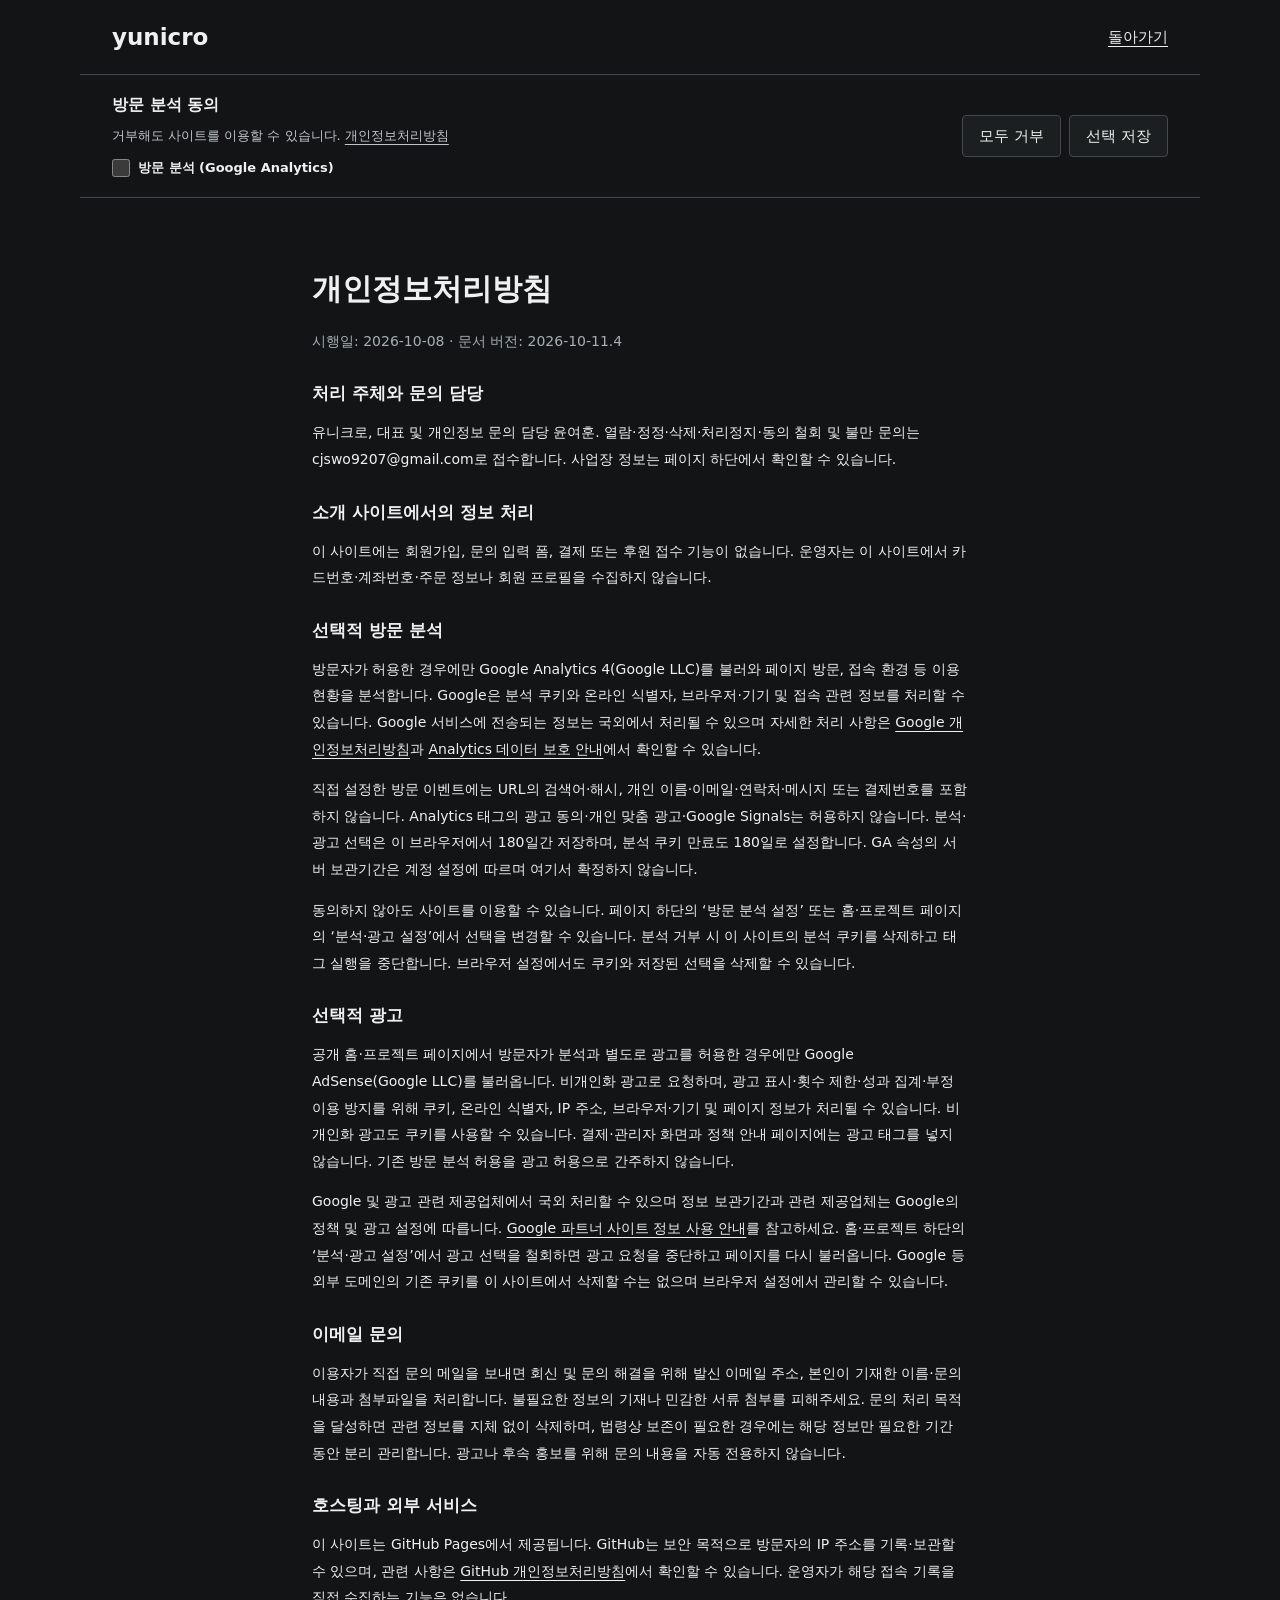
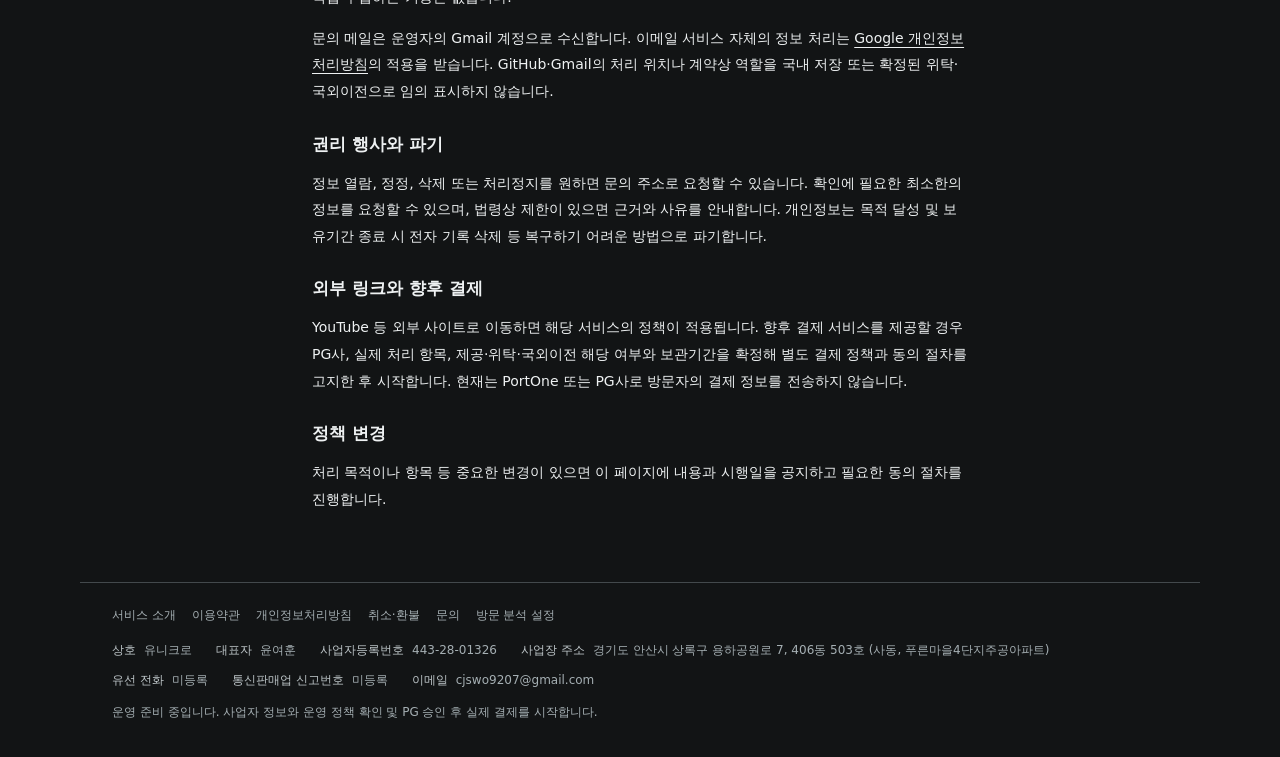
==== commit 57380bb2: "Add opt-in non-personalized AdSense to public introduction pages" ====
--- a/privacy/index.html
+++ b/privacy/index.html
@@ -1,10 +1,11 @@
 <!doctype html>
 <html lang="ko"><head><meta charset="utf-8"><meta name="viewport" content="width=device-width,initial-scale=1"><title>개인정보처리방침 | 유니크로</title><link rel="stylesheet" href="/style.css"><script src="/analytics.js" defer></script></head><body>
 <header><a class="brand" href="/">yunicro</a><a href="/">돌아가기</a></header><main class="simple-main privacy">
-<h1>개인정보처리방침</h1><p class="detail">시행일: 2026-10-08 · 문서 버전: 2026-10-11.3</p>
+<h1>개인정보처리방침</h1><p class="detail">시행일: 2026-10-08 · 문서 버전: 2026-10-11.4</p>
 <h2>처리 주체와 문의 담당</h2><p>유니크로, 대표 및 개인정보 문의 담당 윤여훈. 열람·정정·삭제·처리정지·동의 철회 및 불만 문의는 cjswo9207@gmail.com로 접수합니다. 사업장 정보는 페이지 하단에서 확인할 수 있습니다.</p>
 <h2>소개 사이트에서의 정보 처리</h2><p>이 사이트에는 회원가입, 문의 입력 폼, 결제 또는 후원 접수 기능이 없습니다. 운영자는 이 사이트에서 카드번호·계좌번호·주문 정보나 회원 프로필을 수집하지 않습니다.</p>
-<h2>선택적 방문 분석</h2><p>방문자가 허용한 경우에만 Google Analytics 4(Google LLC)를 불러와 페이지 방문, 접속 환경 등 이용 현황을 분석합니다. Google은 분석 쿠키와 온라인 식별자, 브라우저·기기 및 접속 관련 정보를 처리할 수 있습니다. Google 서비스에 전송되는 정보는 국외에서 처리될 수 있으며 자세한 처리 사항은 <a href="https://policies.google.com/privacy?hl=ko" target="_blank" rel="noopener">Google 개인정보처리방침</a>과 <a href="https://support.google.com/analytics/answer/6004245?hl=ko" target="_blank" rel="noopener">Analytics 데이터 보호 안내</a>에서 확인할 수 있습니다.</p><p>직접 설정한 방문 이벤트에는 URL의 검색어·해시, 개인 이름·이메일·연락처·메시지 또는 결제번호를 포함하지 않습니다. 광고 저장·개인 맞춤 광고·Google Signals는 허용하지 않습니다. 분석 선택은 이 브라우저에서 180일간 저장하며, 분석 쿠키 만료도 180일로 설정합니다. GA 속성의 서버 보관기간은 계정 설정에 따르며 여기서 확정하지 않습니다.</p><p>동의하지 않아도 사이트를 이용할 수 있습니다. 페이지 하단의 ‘방문 분석 설정’에서 허용 또는 거부를 변경할 수 있으며 거부하면 이 사이트의 분석 쿠키를 삭제하고 태그 실행을 중단합니다. 브라우저 설정에서도 쿠키와 저장된 선택을 삭제할 수 있습니다.</p>
+<h2>선택적 방문 분석</h2><p>방문자가 허용한 경우에만 Google Analytics 4(Google LLC)를 불러와 페이지 방문, 접속 환경 등 이용 현황을 분석합니다. Google은 분석 쿠키와 온라인 식별자, 브라우저·기기 및 접속 관련 정보를 처리할 수 있습니다. Google 서비스에 전송되는 정보는 국외에서 처리될 수 있으며 자세한 처리 사항은 <a href="https://policies.google.com/privacy?hl=ko" target="_blank" rel="noopener">Google 개인정보처리방침</a>과 <a href="https://support.google.com/analytics/answer/6004245?hl=ko" target="_blank" rel="noopener">Analytics 데이터 보호 안내</a>에서 확인할 수 있습니다.</p><p>직접 설정한 방문 이벤트에는 URL의 검색어·해시, 개인 이름·이메일·연락처·메시지 또는 결제번호를 포함하지 않습니다. Analytics 태그의 광고 동의·개인 맞춤 광고·Google Signals는 허용하지 않습니다. 분석·광고 선택은 이 브라우저에서 180일간 저장하며, 분석 쿠키 만료도 180일로 설정합니다. GA 속성의 서버 보관기간은 계정 설정에 따르며 여기서 확정하지 않습니다.</p><p>동의하지 않아도 사이트를 이용할 수 있습니다. 페이지 하단의 ‘방문 분석 설정’ 또는 홈·프로젝트 페이지의 ‘분석·광고 설정’에서 선택을 변경할 수 있습니다. 분석 거부 시 이 사이트의 분석 쿠키를 삭제하고 태그 실행을 중단합니다. 브라우저 설정에서도 쿠키와 저장된 선택을 삭제할 수 있습니다.</p>
+<h2>선택적 광고</h2><p>공개 홈·프로젝트 페이지에서 방문자가 분석과 별도로 광고를 허용한 경우에만 Google AdSense(Google LLC)를 불러옵니다. 비개인화 광고로 요청하며, 광고 표시·횟수 제한·성과 집계·부정 이용 방지를 위해 쿠키, 온라인 식별자, IP 주소, 브라우저·기기 및 페이지 정보가 처리될 수 있습니다. 비개인화 광고도 쿠키를 사용할 수 있습니다. 결제·관리자 화면과 정책 안내 페이지에는 광고 태그를 넣지 않습니다. 기존 방문 분석 허용을 광고 허용으로 간주하지 않습니다.</p><p>Google 및 광고 관련 제공업체에서 국외 처리할 수 있으며 정보 보관기간과 관련 제공업체는 Google의 정책 및 광고 설정에 따릅니다. <a href="https://policies.google.com/technologies/partner-sites?hl=ko" target="_blank" rel="noopener">Google 파트너 사이트 정보 사용 안내</a>를 참고하세요. 홈·프로젝트 하단의 ‘분석·광고 설정’에서 광고 선택을 철회하면 광고 요청을 중단하고 페이지를 다시 불러옵니다. Google 등 외부 도메인의 기존 쿠키를 이 사이트에서 삭제할 수는 없으며 브라우저 설정에서 관리할 수 있습니다.</p>
 <h2>이메일 문의</h2><p>이용자가 직접 문의 메일을 보내면 회신 및 문의 해결을 위해 발신 이메일 주소, 본인이 기재한 이름·문의 내용과 첨부파일을 처리합니다. 불필요한 정보의 기재나 민감한 서류 첨부를 피해주세요. 문의 처리 목적을 달성하면 관련 정보를 지체 없이 삭제하며, 법령상 보존이 필요한 경우에는 해당 정보만 필요한 기간 동안 분리 관리합니다. 광고나 후속 홍보를 위해 문의 내용을 자동 전용하지 않습니다.</p>
 <h2>호스팅과 외부 서비스</h2><p>이 사이트는 GitHub Pages에서 제공됩니다. GitHub는 보안 목적으로 방문자의 IP 주소를 기록·보관할 수 있으며, 관련 사항은 <a href="https://docs.github.com/en/site-policy/privacy-policies/github-general-privacy-statement" target="_blank" rel="noopener">GitHub 개인정보처리방침</a>에서 확인할 수 있습니다. 운영자가 해당 접속 기록을 직접 수집하는 기능은 없습니다.</p><p>문의 메일은 운영자의 Gmail 계정으로 수신합니다. 이메일 서비스 자체의 정보 처리는 <a href="https://policies.google.com/privacy?hl=ko" target="_blank" rel="noopener">Google 개인정보처리방침</a>의 적용을 받습니다. GitHub·Gmail의 처리 위치나 계약상 역할을 국내 저장 또는 확정된 위탁·국외이전으로 임의 표시하지 않습니다.</p>
 <h2>권리 행사와 파기</h2><p>정보 열람, 정정, 삭제 또는 처리정지를 원하면 문의 주소로 요청할 수 있습니다. 확인에 필요한 최소한의 정보를 요청할 수 있으며, 법령상 제한이 있으면 근거와 사유를 안내합니다. 개인정보는 목적 달성 및 보유기간 종료 시 전자 기록 삭제 등 복구하기 어려운 방법으로 파기합니다.</p>
--- a/style.css
+++ b/style.css
@@ -161,6 +161,10 @@
 .analytics-consent { max-width: 1120px; margin: auto; padding: 20px 32px; border-bottom: 1px solid var(--border); display: flex; align-items: center; justify-content: space-between; gap: 24px; }
 .analytics-consent h2 { font-size: 16px; }
 .analytics-consent p { font-size: 13px; line-height: 1.8; color: var(--subtle); margin: 8px 0 0; }
+.privacy-options { margin-top: 12px; display: flex; flex-wrap: wrap; gap: 10px 20px; }
+.privacy-options label { display: flex; align-items: center; gap: 8px; font-size: 13px; margin: 0; }
+.privacy-options input { width: 18px; height: 18px; margin: 0; padding: 0; flex-shrink: 0; }
+.privacy-options p { flex-basis: 100%; margin: 0; }
 .analytics-actions { display: flex; flex-shrink: 0; gap: 8px; }
 .analytics-actions button { min-height: 42px; min-width: 68px; padding: 8px 16px; border: 1px solid var(--border); border-radius: 4px; background: var(--surface); }
 .analytics-settings { padding: 0; border: 0; background: transparent; font-size: inherit; color: inherit; text-align: left; }
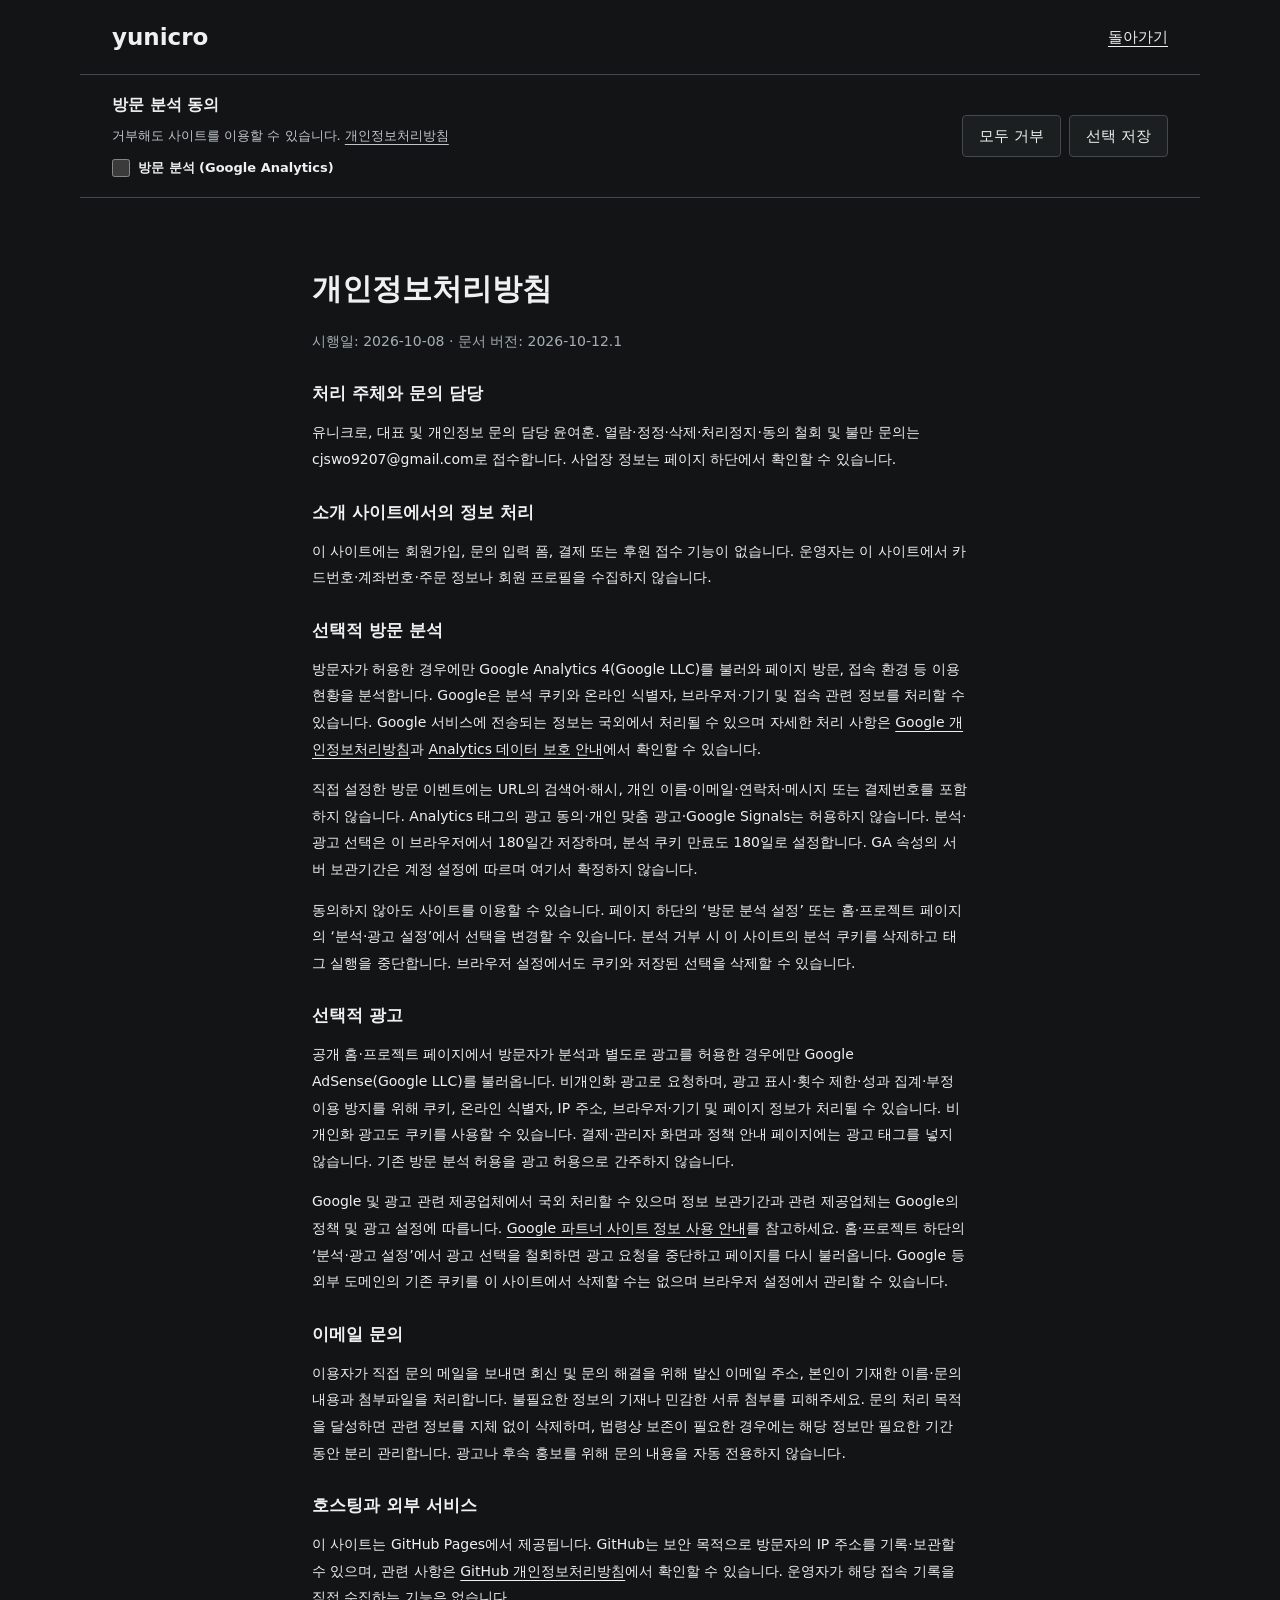
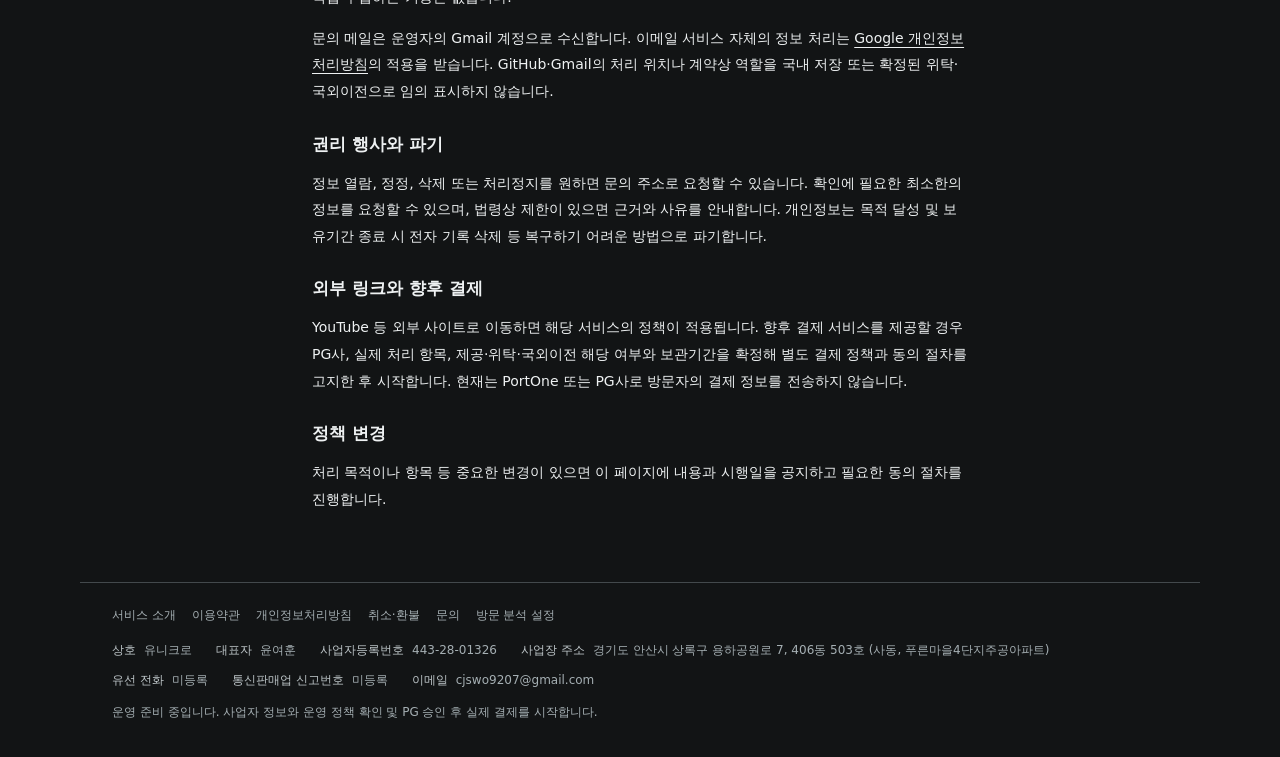
==== commit 10dd7697: "Add canonical metadata, structured data and introduction sitemap" ====
--- a/privacy/index.html
+++ b/privacy/index.html
@@ -1,7 +1,21 @@
 <!doctype html>
-<html lang="ko"><head><meta charset="utf-8"><meta name="viewport" content="width=device-width,initial-scale=1"><title>개인정보처리방침 | 유니크로</title><link rel="stylesheet" href="/style.css"><script src="/analytics.js" defer></script></head><body>
+<html lang="ko"><head><meta charset="utf-8"><meta name="viewport" content="width=device-width,initial-scale=1"><link rel="stylesheet" href="/style.css"><script src="/analytics.js" defer></script>
+<title>개인정보처리방침 | 유니크로</title>
+<meta name="description" content="유니크로 소개 사이트의 개인정보 처리와 문의, 분석·광고 동의 및 이용자 권리 안내입니다.">
+<meta name="robots" content="noindex, follow">
+<link rel="canonical" href="https://yeohoonyun.github.io/privacy/">
+<meta property="og:type" content="website">
+<meta property="og:locale" content="ko_KR">
+<meta property="og:site_name" content="유니크로">
+<meta property="og:title" content="개인정보처리방침 | 유니크로">
+<meta property="og:description" content="유니크로 소개 사이트의 개인정보 처리와 문의, 분석·광고 동의 및 이용자 권리 안내입니다.">
+<meta property="og:url" content="https://yeohoonyun.github.io/privacy/">
+<meta name="twitter:card" content="summary">
+<meta name="twitter:title" content="개인정보처리방침 | 유니크로">
+<meta name="twitter:description" content="유니크로 소개 사이트의 개인정보 처리와 문의, 분석·광고 동의 및 이용자 권리 안내입니다.">
+</head><body>
 <header><a class="brand" href="/">yunicro</a><a href="/">돌아가기</a></header><main class="simple-main privacy">
-<h1>개인정보처리방침</h1><p class="detail">시행일: 2026-10-08 · 문서 버전: 2026-10-11.4</p>
+<h1>개인정보처리방침</h1><p class="detail">시행일: 2026-10-08 · 문서 버전: 2026-10-12.1</p>
 <h2>처리 주체와 문의 담당</h2><p>유니크로, 대표 및 개인정보 문의 담당 윤여훈. 열람·정정·삭제·처리정지·동의 철회 및 불만 문의는 cjswo9207@gmail.com로 접수합니다. 사업장 정보는 페이지 하단에서 확인할 수 있습니다.</p>
 <h2>소개 사이트에서의 정보 처리</h2><p>이 사이트에는 회원가입, 문의 입력 폼, 결제 또는 후원 접수 기능이 없습니다. 운영자는 이 사이트에서 카드번호·계좌번호·주문 정보나 회원 프로필을 수집하지 않습니다.</p>
 <h2>선택적 방문 분석</h2><p>방문자가 허용한 경우에만 Google Analytics 4(Google LLC)를 불러와 페이지 방문, 접속 환경 등 이용 현황을 분석합니다. Google은 분석 쿠키와 온라인 식별자, 브라우저·기기 및 접속 관련 정보를 처리할 수 있습니다. Google 서비스에 전송되는 정보는 국외에서 처리될 수 있으며 자세한 처리 사항은 <a href="https://policies.google.com/privacy?hl=ko" target="_blank" rel="noopener">Google 개인정보처리방침</a>과 <a href="https://support.google.com/analytics/answer/6004245?hl=ko" target="_blank" rel="noopener">Analytics 데이터 보호 안내</a>에서 확인할 수 있습니다.</p><p>직접 설정한 방문 이벤트에는 URL의 검색어·해시, 개인 이름·이메일·연락처·메시지 또는 결제번호를 포함하지 않습니다. Analytics 태그의 광고 동의·개인 맞춤 광고·Google Signals는 허용하지 않습니다. 분석·광고 선택은 이 브라우저에서 180일간 저장하며, 분석 쿠키 만료도 180일로 설정합니다. GA 속성의 서버 보관기간은 계정 설정에 따르며 여기서 확정하지 않습니다.</p><p>동의하지 않아도 사이트를 이용할 수 있습니다. 페이지 하단의 ‘방문 분석 설정’ 또는 홈·프로젝트 페이지의 ‘분석·광고 설정’에서 선택을 변경할 수 있습니다. 분석 거부 시 이 사이트의 분석 쿠키를 삭제하고 태그 실행을 중단합니다. 브라우저 설정에서도 쿠키와 저장된 선택을 삭제할 수 있습니다.</p>
